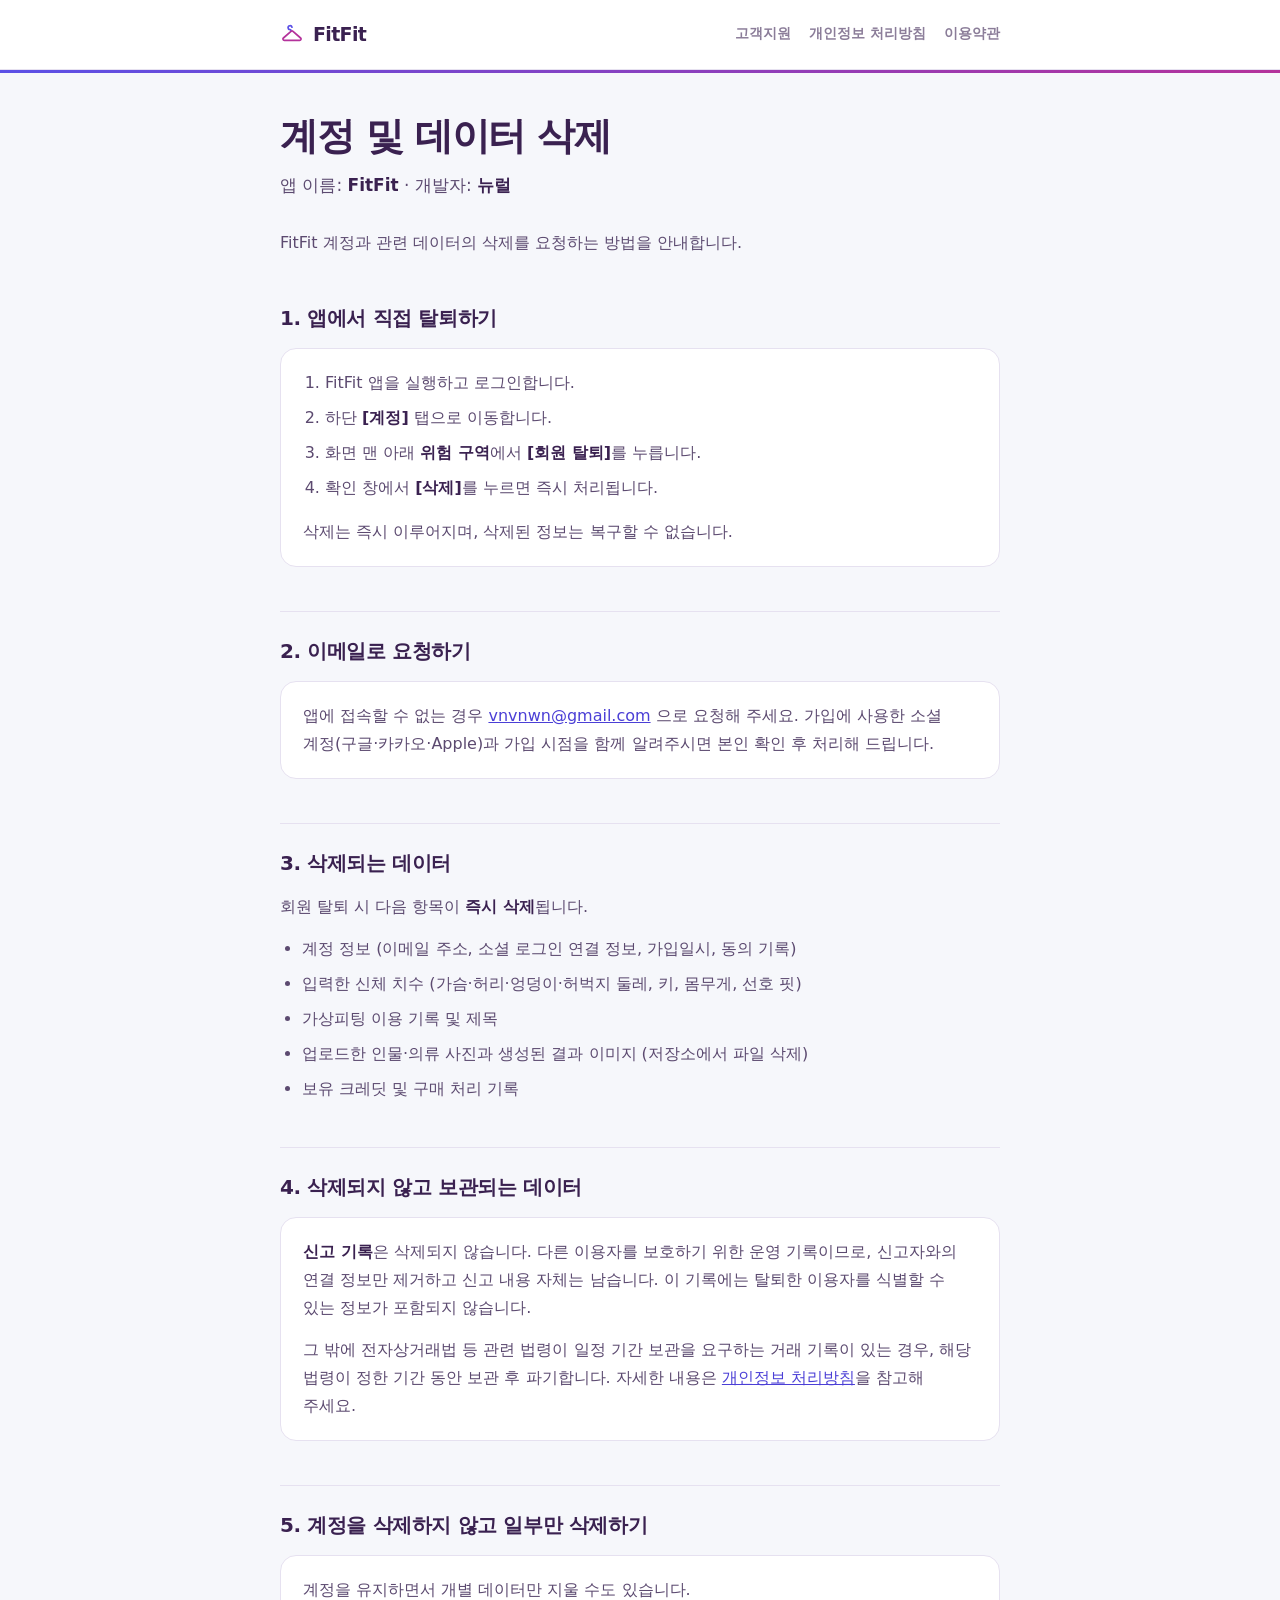
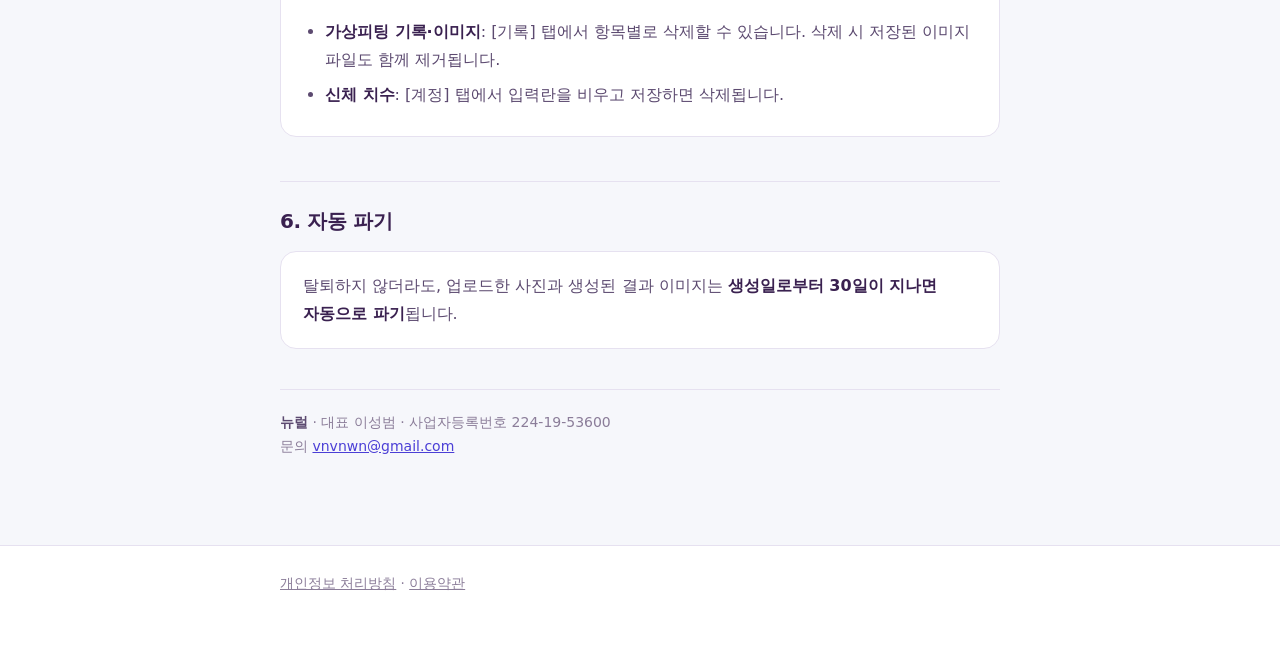
==== delete-account/index.html @ bfa2895a "계정 삭제 안내 페이지 추가" ====
<!DOCTYPE html>
<html lang="ko">
<head>
<meta charset="utf-8">
<meta name="viewport" content="width=device-width, initial-scale=1">
<title>계정 및 데이터 삭제 | FitFit</title>
<meta name="description" content="FitFit 계정 삭제 방법과 삭제되는 데이터 안내">
<link rel="stylesheet" href="../style.css">
</head>
<body>

<header class="site-header">
  <div class="inner">
    <a class="wordmark" href="../index.html">
      <svg width="24" height="24" viewBox="0 0 24 24" fill="none" aria-hidden="true">
        <path d="M12 4.2a2 2 0 1 0-1.9 2.5c.7 0 .9.4.9.9v.6" stroke="#5b50e6" stroke-width="1.7" stroke-linecap="round"/>
        <path d="M11 8.3 3.4 15c-.9.8-.4 2.3.9 2.3h15.4c1.3 0 1.8-1.5.9-2.3L13 8.3a1.5 1.5 0 0 0-2 0Z" stroke="#b4329b" stroke-width="1.7" stroke-linejoin="round"/>
      </svg>
      FitFit
    </a>
    <nav class="site-nav">
      <a href="../index.html">고객지원</a>
      <a href="../privacy/">개인정보 처리방침</a>
      <a href="../terms/">이용약관</a>
    </nav>
  </div>
</header>
<hr class="rule">

<main>
  <h1 class="doc-title">계정 및 데이터 삭제</h1>
  <p class="lede">
    앱 이름: <strong>FitFit</strong> · 개발자: <strong>뉴럴</strong>
  </p>

  <p>
    FitFit 계정과 관련 데이터의 삭제를 요청하는 방법을 안내합니다.
  </p>

  <h2>1. 앱에서 직접 탈퇴하기</h2>

  <div class="card">
    <ol>
      <li>FitFit 앱을 실행하고 로그인합니다.</li>
      <li>하단 <strong>[계정]</strong> 탭으로 이동합니다.</li>
      <li>화면 맨 아래 <strong>위험 구역</strong>에서 <strong>[회원 탈퇴]</strong>를 누릅니다.</li>
      <li>확인 창에서 <strong>[삭제]</strong>를 누르면 즉시 처리됩니다.</li>
    </ol>
    <p>
      삭제는 즉시 이루어지며, 삭제된 정보는 복구할 수 없습니다.
    </p>
  </div>

  <h2>2. 이메일로 요청하기</h2>

  <div class="card">
    <p>
      앱에 접속할 수 없는 경우
      <a href="mailto:vnvnwn@gmail.com">vnvnwn@gmail.com</a>
      으로 요청해 주세요. 가입에 사용한 소셜 계정(구글·카카오·Apple)과
      가입 시점을 함께 알려주시면 본인 확인 후 처리해 드립니다.
    </p>
  </div>

  <h2>3. 삭제되는 데이터</h2>

  <p>회원 탈퇴 시 다음 항목이 <strong>즉시 삭제</strong>됩니다.</p>

  <ul>
    <li>계정 정보 (이메일 주소, 소셜 로그인 연결 정보, 가입일시, 동의 기록)</li>
    <li>입력한 신체 치수 (가슴·허리·엉덩이·허벅지 둘레, 키, 몸무게, 선호 핏)</li>
    <li>가상피팅 이용 기록 및 제목</li>
    <li>업로드한 인물·의류 사진과 생성된 결과 이미지 (저장소에서 파일 삭제)</li>
    <li>보유 크레딧 및 구매 처리 기록</li>
  </ul>

  <h2>4. 삭제되지 않고 보관되는 데이터</h2>

  <div class="card">
    <p>
      <strong>신고 기록</strong>은 삭제되지 않습니다. 다른 이용자를 보호하기 위한
      운영 기록이므로, 신고자와의 연결 정보만 제거하고 신고 내용 자체는 남습니다.
      이 기록에는 탈퇴한 이용자를 식별할 수 있는 정보가 포함되지 않습니다.
    </p>
    <p>
      그 밖에 전자상거래법 등 관련 법령이 일정 기간 보관을 요구하는 거래 기록이 있는 경우,
      해당 법령이 정한 기간 동안 보관 후 파기합니다. 자세한 내용은
      <a href="../privacy/">개인정보 처리방침</a>을 참고해 주세요.
    </p>
  </div>

  <h2>5. 계정을 삭제하지 않고 일부만 삭제하기</h2>

  <div class="card">
    <p>
      계정을 유지하면서 개별 데이터만 지울 수도 있습니다.
    </p>
    <ul>
      <li>
        <strong>가상피팅 기록·이미지</strong>: [기록] 탭에서 항목별로 삭제할 수 있습니다.
        삭제 시 저장된 이미지 파일도 함께 제거됩니다.
      </li>
      <li>
        <strong>신체 치수</strong>: [계정] 탭에서 입력란을 비우고 저장하면 삭제됩니다.
      </li>
    </ul>
  </div>

  <h2>6. 자동 파기</h2>

  <div class="card">
    <p>
      탈퇴하지 않더라도, 업로드한 사진과 생성된 결과 이미지는
      <strong>생성일로부터 30일이 지나면 자동으로 파기</strong>됩니다.
    </p>
  </div>

  <div class="biz">
    <p>
      <strong>뉴럴</strong> · 대표 이성범 · 사업자등록번호 224-19-53600<br>
      문의 <a href="mailto:vnvnwn@gmail.com">vnvnwn@gmail.com</a>
    </p>
  </div>
</main>

<footer>
  <div class="inner">
    <p><a href="../privacy/">개인정보 처리방침</a> · <a href="../terms/">이용약관</a></p>
  </div>
</footer>

</body>
</html>
---- style.css ----
/* FitFit legal & support pages.
   Palette and shapes are lifted from the app itself (deep plum headings,
   violet-to-pink accent, soft lilac surfaces). */

:root {
  --ink: #3a2150;
  --ink-soft: #5c4a70;
  --muted: #8b7d99;
  --violet: #5b50e6;
  --violet-deep: #4b3fd6;
  --pink: #b4329b;
  --pink-soft: #f3b6e0;
  --bg: #f6f7fb;
  --surface: #ffffff;
  --surface-2: #f3f0fa;
  --border: #e6e1f0;
  --radius: 16px;
  --font: -apple-system, BlinkMacSystemFont, "Apple SD Gothic Neo", Pretendard,
    "Noto Sans KR", "Malgun Gothic", system-ui, sans-serif;
}

* { box-sizing: border-box; }
html { -webkit-text-size-adjust: 100%; }

body {
  margin: 0;
  background: var(--bg);
  color: var(--ink-soft);
  font-family: var(--font);
  font-size: 16px;
  line-height: 1.75;
  word-break: keep-all;
  overflow-wrap: anywhere;
}

.site-header { background: var(--surface); border-bottom: 1px solid var(--border); }
.site-header .inner {
  max-width: 760px; margin: 0 auto; padding: 18px 20px;
  display: flex; align-items: center; justify-content: space-between;
  gap: 16px; flex-wrap: wrap;
}
.wordmark {
  display: inline-flex; align-items: center; gap: 9px; text-decoration: none;
  color: var(--ink); font-weight: 800; font-size: 19px; letter-spacing: -0.035em;
}
.wordmark svg { display: block; }
.site-nav { display: flex; gap: 18px; font-size: 14px; }
.site-nav a {
  color: var(--muted); text-decoration: none; font-weight: 600;
  padding: 2px 0; border-bottom: 2px solid transparent;
}
.site-nav a:hover, .site-nav a:focus-visible { color: var(--violet); }
.site-nav a[aria-current="page"] { color: var(--violet); border-bottom-color: var(--pink-soft); }

.rule { height: 3px; border: 0; margin: 0; background: linear-gradient(90deg, var(--violet), var(--pink)); }

main { max-width: 760px; margin: 0 auto; padding: 40px 20px 72px; }

.doc-title {
  color: var(--ink); font-size: clamp(28px, 6vw, 38px); line-height: 1.25;
  letter-spacing: -0.03em; font-weight: 800; margin: 0 0 10px;
}
.doc-meta { color: var(--muted); font-size: 14px; margin: 0 0 34px; }

h2 {
  color: var(--ink); font-size: 20px; letter-spacing: -0.02em; font-weight: 800;
  margin: 44px 0 12px; padding-top: 22px; border-top: 1px solid var(--border);
}
h2:first-of-type { border-top: 0; padding-top: 0; }
h3 { color: var(--ink); font-size: 16px; font-weight: 700; margin: 26px 0 8px; }
p { margin: 0 0 14px; }
ul, ol { margin: 0 0 16px; padding-left: 22px; }
li { margin-bottom: 7px; }
strong { color: var(--ink); font-weight: 700; }
a { color: var(--violet-deep); }
code {
  background: var(--surface-2); border: 1px solid var(--border); border-radius: 6px;
  padding: 1px 6px; font-size: 0.9em; word-break: break-all;
}

blockquote {
  margin: 18px 0; padding: 14px 16px; background: var(--surface-2);
  border-left: 3px solid var(--pink-soft); border-radius: 0 12px 12px 0; font-size: 15px;
}
blockquote p:last-child { margin-bottom: 0; }

.scroll {
  overflow-x: auto; margin: 0 0 18px; border: 1px solid var(--border);
  border-radius: var(--radius); background: var(--surface);
}
table { border-collapse: collapse; width: 100%; min-width: 420px; font-size: 14.5px; }
th, td { text-align: left; padding: 11px 14px; border-bottom: 1px solid var(--border); vertical-align: top; }
th { background: var(--surface-2); color: var(--ink); font-weight: 700; white-space: nowrap; }
tr:last-child td { border-bottom: 0; }

.lede { font-size: 17px; color: var(--ink-soft); margin-bottom: 28px; }
.card {
  background: var(--surface); border: 1px solid var(--border); border-radius: var(--radius);
  padding: 20px 22px; margin-bottom: 16px;
}
.card h3 { margin-top: 0; }
.card p:last-child, .card ul:last-child { margin-bottom: 0; }
.contact {
  display: inline-flex; align-items: center; gap: 8px; background: var(--violet);
  color: #fff; text-decoration: none; font-weight: 700; padding: 12px 20px; border-radius: 999px;
}
.contact:hover, .contact:focus-visible { background: var(--violet-deep); }

.biz {
  margin-top: 40px; padding-top: 20px; border-top: 1px solid var(--border);
  color: var(--muted); font-size: 14px;
}
.biz strong { color: var(--ink-soft); }

footer { border-top: 1px solid var(--border); background: var(--surface); }
footer .inner { max-width: 760px; margin: 0 auto; padding: 26px 20px 40px; color: var(--muted); font-size: 13.5px; }
footer a { color: var(--muted); }

:focus-visible { outline: 2px solid var(--violet); outline-offset: 3px; border-radius: 4px; }
@media (prefers-reduced-motion: reduce) { * { animation: none !important; transition: none !important; } }
@media (max-width: 520px) {
  body { font-size: 15.5px; }
  main { padding: 30px 16px 56px; }
  .site-header .inner { padding: 14px 16px; }
}
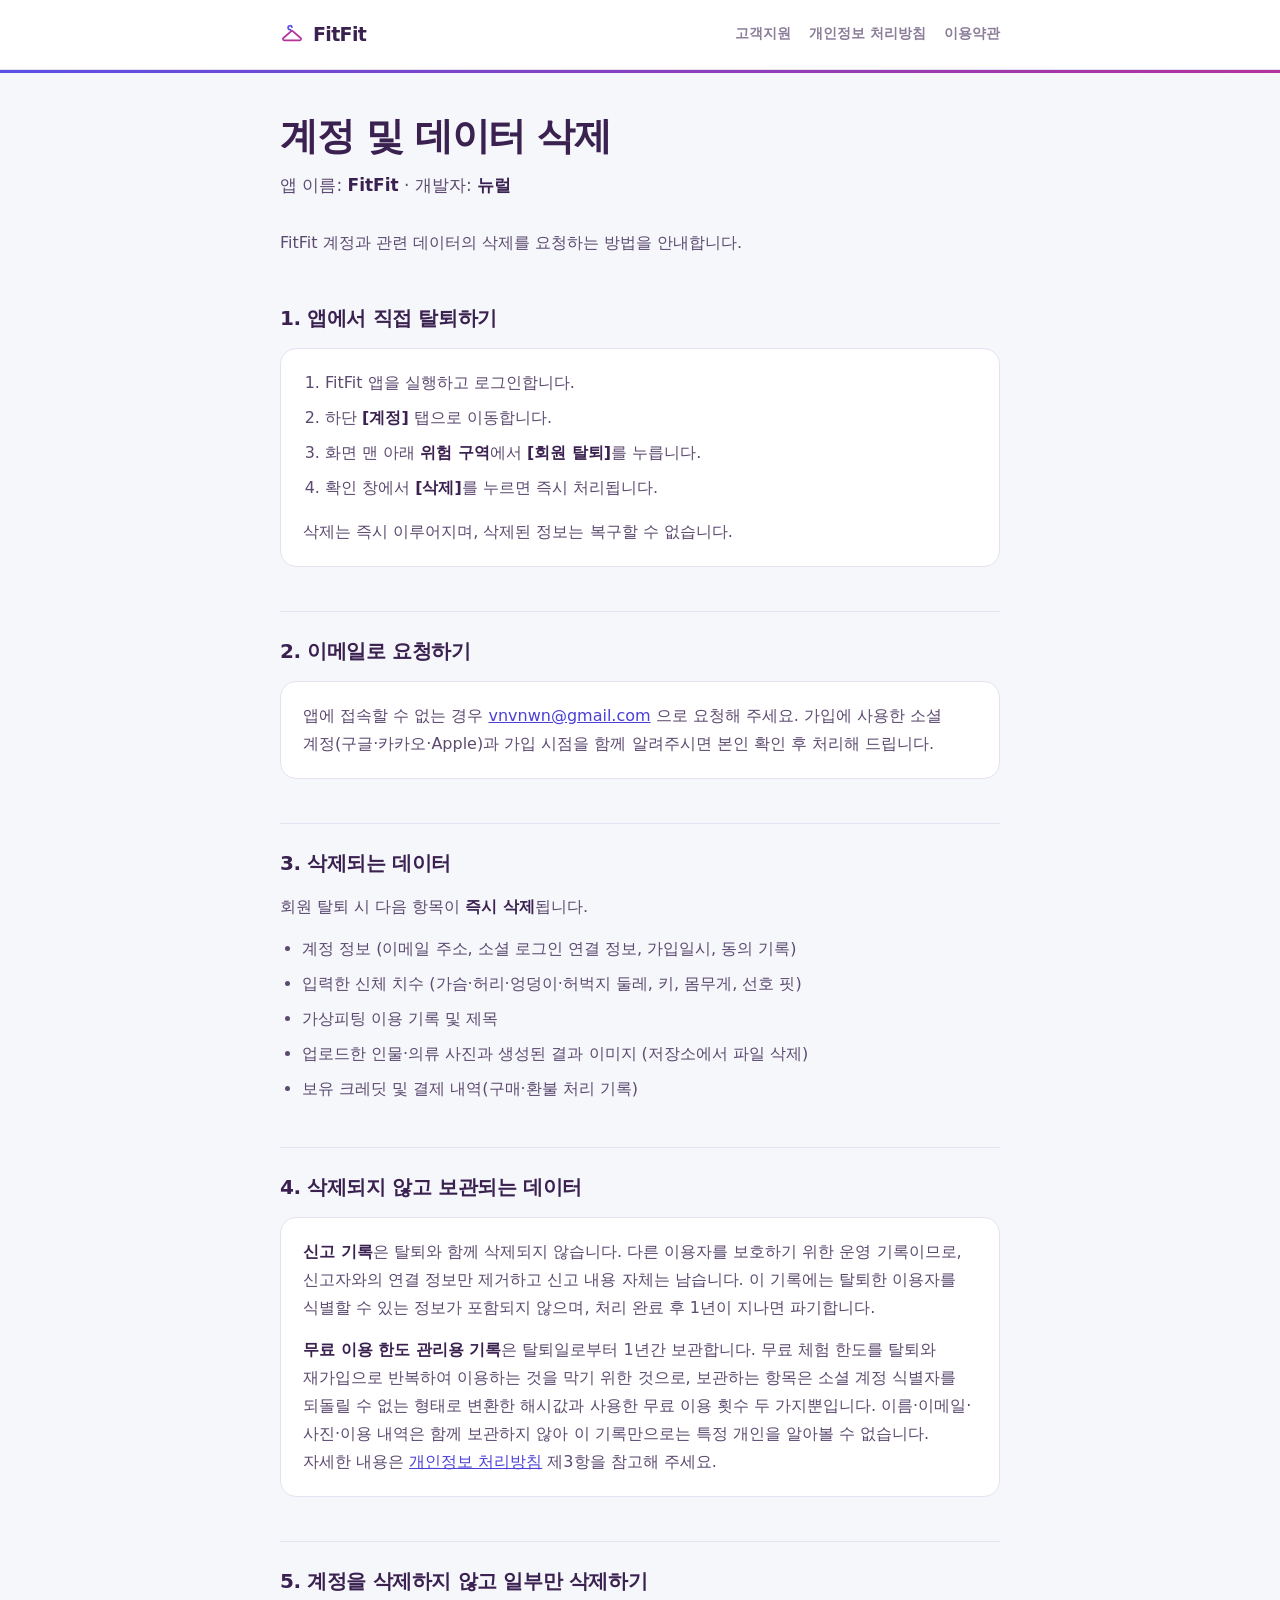
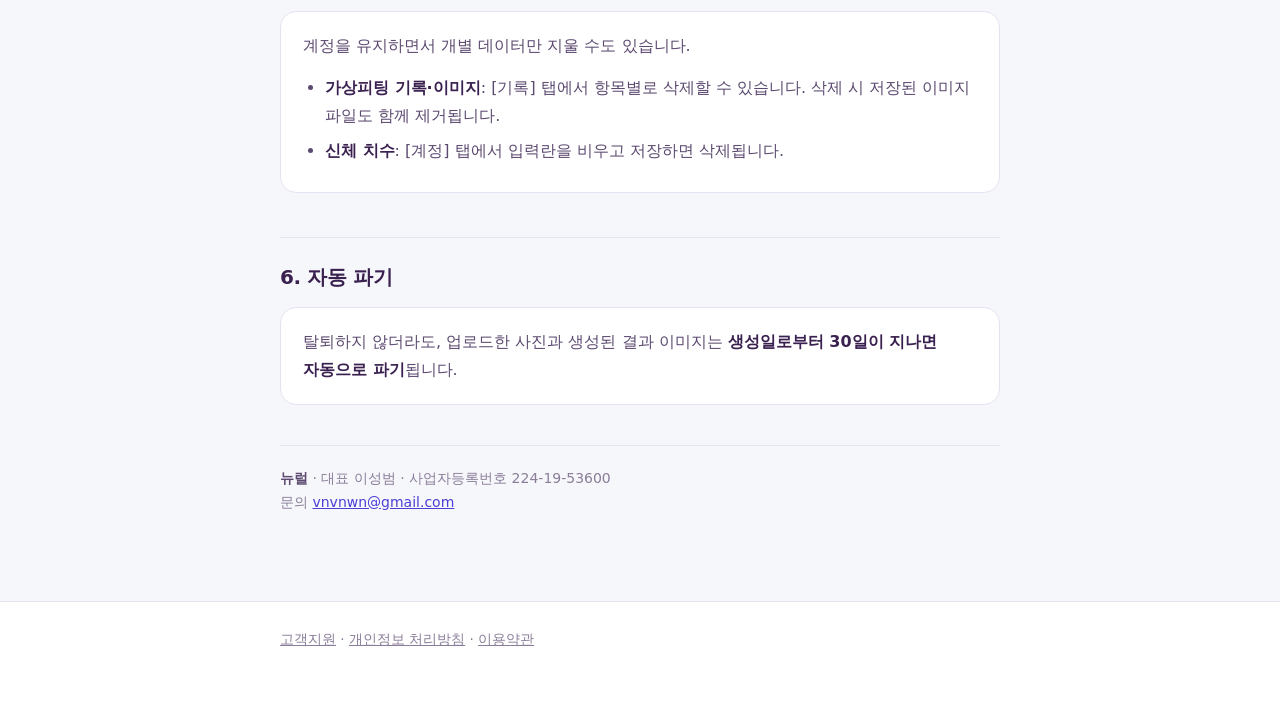
==== commit ea47700e: "문서 간 불일치 정리: 연령 18세 통일, 삭제 안내 보완" ====
--- a/delete-account/index.html
+++ b/delete-account/index.html
@@ -71,21 +71,25 @@
     <li>입력한 신체 치수 (가슴·허리·엉덩이·허벅지 둘레, 키, 몸무게, 선호 핏)</li>
     <li>가상피팅 이용 기록 및 제목</li>
     <li>업로드한 인물·의류 사진과 생성된 결과 이미지 (저장소에서 파일 삭제)</li>
-    <li>보유 크레딧 및 구매 처리 기록</li>
+    <li>보유 크레딧 및 결제 내역(구매·환불 처리 기록)</li>
   </ul>
 
   <h2>4. 삭제되지 않고 보관되는 데이터</h2>
 
   <div class="card">
     <p>
-      <strong>신고 기록</strong>은 삭제되지 않습니다. 다른 이용자를 보호하기 위한
+      <strong>신고 기록</strong>은 탈퇴와 함께 삭제되지 않습니다. 다른 이용자를 보호하기 위한
       운영 기록이므로, 신고자와의 연결 정보만 제거하고 신고 내용 자체는 남습니다.
-      이 기록에는 탈퇴한 이용자를 식별할 수 있는 정보가 포함되지 않습니다.
+      이 기록에는 탈퇴한 이용자를 식별할 수 있는 정보가 포함되지 않으며,
+      처리 완료 후 1년이 지나면 파기합니다.
     </p>
     <p>
-      그 밖에 전자상거래법 등 관련 법령이 일정 기간 보관을 요구하는 거래 기록이 있는 경우,
-      해당 법령이 정한 기간 동안 보관 후 파기합니다. 자세한 내용은
-      <a href="../privacy/">개인정보 처리방침</a>을 참고해 주세요.
+      <strong>무료 이용 한도 관리용 기록</strong>은 탈퇴일로부터 1년간 보관합니다.
+      무료 체험 한도를 탈퇴와 재가입으로 반복하여 이용하는 것을 막기 위한 것으로,
+      보관하는 항목은 소셜 계정 식별자를 되돌릴 수 없는 형태로 변환한 해시값과
+      사용한 무료 이용 횟수 두 가지뿐입니다. 이름·이메일·사진·이용 내역은 함께 보관하지 않아
+      이 기록만으로는 특정 개인을 알아볼 수 없습니다. 자세한 내용은
+      <a href="../privacy/">개인정보 처리방침</a> 제3항을 참고해 주세요.
     </p>
   </div>
 
@@ -125,7 +129,7 @@
 
 <footer>
   <div class="inner">
-    <p><a href="../privacy/">개인정보 처리방침</a> · <a href="../terms/">이용약관</a></p>
+    <p><a href="../index.html">고객지원</a> · <a href="../privacy/">개인정보 처리방침</a> · <a href="../terms/">이용약관</a></p>
   </div>
 </footer>
 
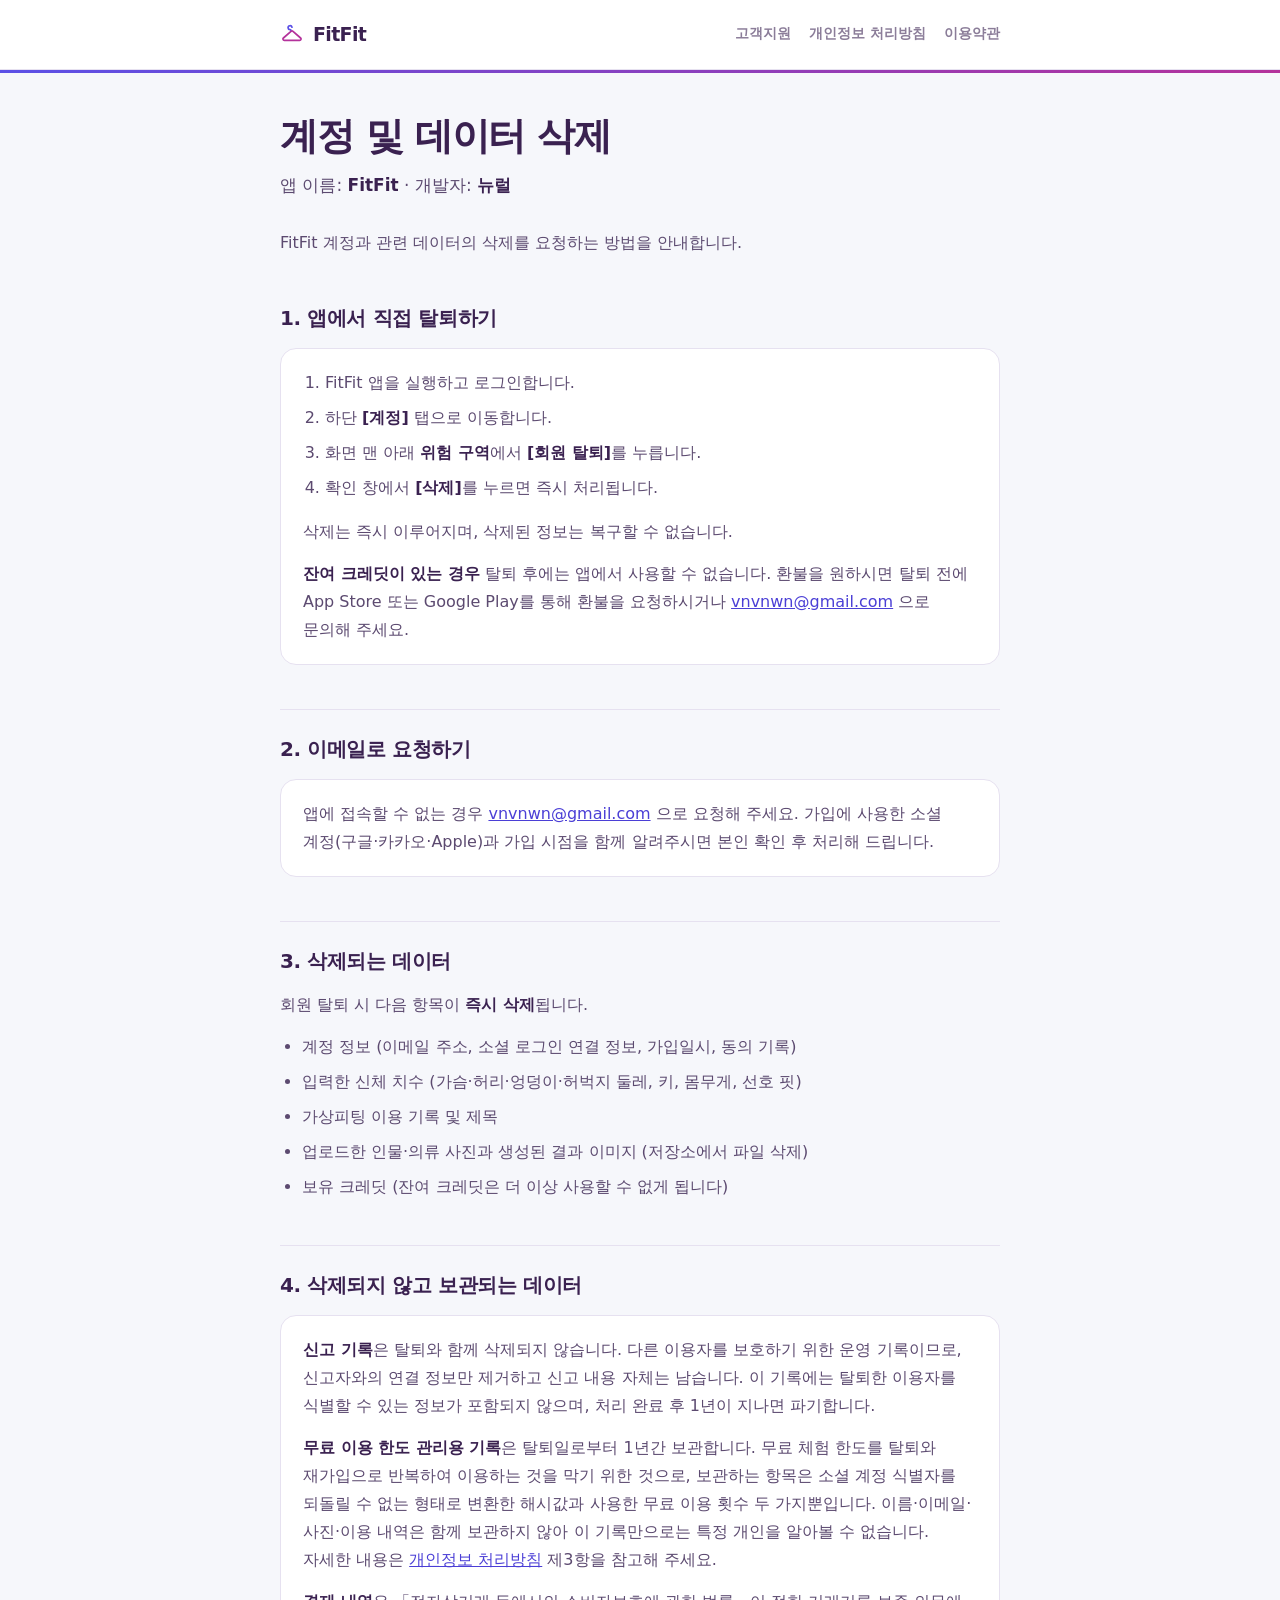
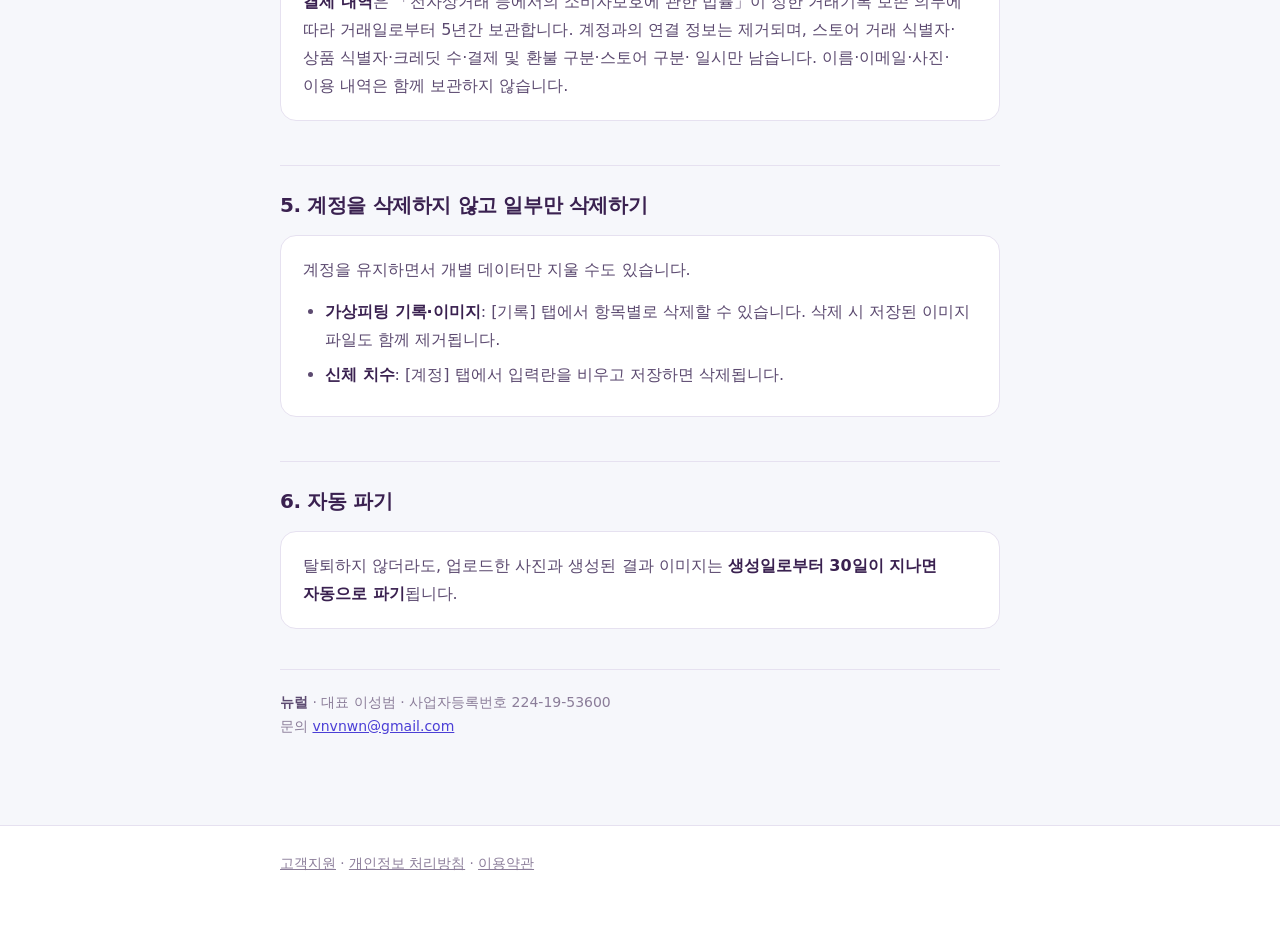
==== commit c41798d8: "결제 내역 보관 방침 변경 반영" ====
--- a/delete-account/index.html
+++ b/delete-account/index.html
@@ -49,6 +49,11 @@
     <p>
       삭제는 즉시 이루어지며, 삭제된 정보는 복구할 수 없습니다.
     </p>
+    <p>
+      <strong>잔여 크레딧이 있는 경우</strong> 탈퇴 후에는 앱에서 사용할 수 없습니다.
+      환불을 원하시면 탈퇴 전에 App Store 또는 Google Play를 통해 환불을 요청하시거나
+      <a href="mailto:vnvnwn@gmail.com">vnvnwn@gmail.com</a> 으로 문의해 주세요.
+    </p>
   </div>
 
   <h2>2. 이메일로 요청하기</h2>
@@ -71,7 +76,7 @@
     <li>입력한 신체 치수 (가슴·허리·엉덩이·허벅지 둘레, 키, 몸무게, 선호 핏)</li>
     <li>가상피팅 이용 기록 및 제목</li>
     <li>업로드한 인물·의류 사진과 생성된 결과 이미지 (저장소에서 파일 삭제)</li>
-    <li>보유 크레딧 및 결제 내역(구매·환불 처리 기록)</li>
+    <li>보유 크레딧 (잔여 크레딧은 더 이상 사용할 수 없게 됩니다)</li>
   </ul>
 
   <h2>4. 삭제되지 않고 보관되는 데이터</h2>
@@ -90,6 +95,12 @@
       사용한 무료 이용 횟수 두 가지뿐입니다. 이름·이메일·사진·이용 내역은 함께 보관하지 않아
       이 기록만으로는 특정 개인을 알아볼 수 없습니다. 자세한 내용은
       <a href="../privacy/">개인정보 처리방침</a> 제3항을 참고해 주세요.
+    </p>
+    <p>
+      <strong>결제 내역</strong>은 「전자상거래 등에서의 소비자보호에 관한 법률」이 정한
+      거래기록 보존 의무에 따라 거래일로부터 5년간 보관합니다. 계정과의 연결 정보는
+      제거되며, 스토어 거래 식별자·상품 식별자·크레딧 수·결제 및 환불 구분·스토어 구분·
+      일시만 남습니다. 이름·이메일·사진·이용 내역은 함께 보관하지 않습니다.
     </p>
   </div>
 
